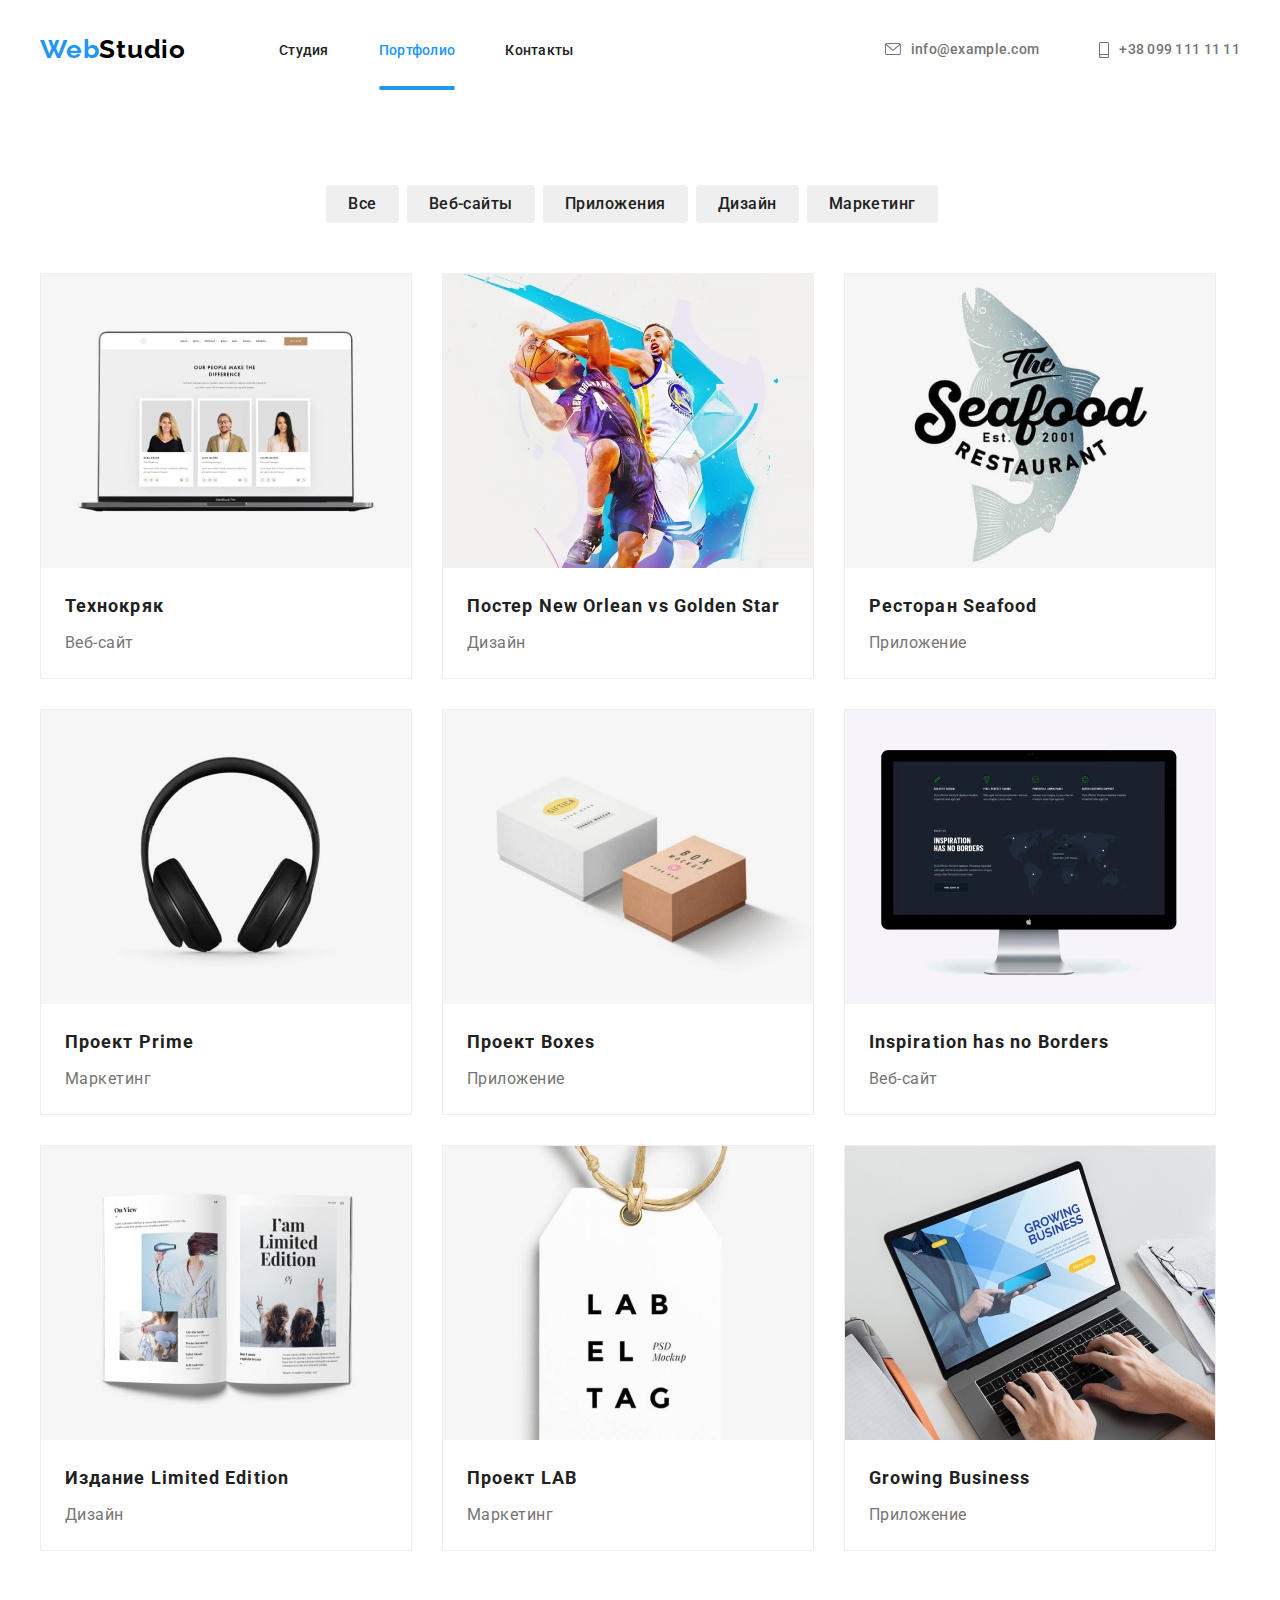
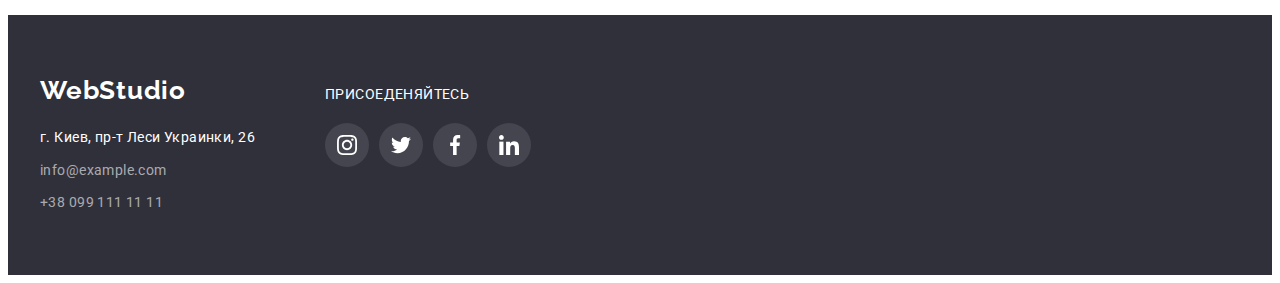
==== portfolio.html @ 203d75c3 "дз-5-sass" ====
<!DOCTYPE html>
<html lang="ru">
   <head>
      <meta charset="UTF-8" />
      <meta http-equiv="X-UA-Compatible" content="IE=edge" />
      <meta name="viewport" content="width=device-width, initial-scale=1.0" />
      <link rel="preconnect" href="https://fonts.googleapis.com" />
      <link rel="preconnect" href="https://fonts.gstatic.com" crossorigin />
      <link
         href="https://fonts.googleapis.com/css2?family=Raleway:wght@700&family=Roboto:wght@400;500;700;900&display=swap"
         rel="stylesheet"
      />
      <link
         rel="stylesheet"
         href="https://cdnjs.cloudflare.com/ajax/libs/modern-normalize/1.1.0/modern-normalize.min.css"
         integrity="sha512-wpPYUAdjBVSE4KJnH1VR1HeZfpl1ub8YT/NKx4PuQ5NmX2tKuGu6U/JRp5y+Y8XG2tV+wKQpNHVUX03MfMFn9Q=="
         crossorigin="anonymous"
         referrerpolicy="no-referrer"
      />
      <link rel="stylesheet" href="./css/style.css" />
      <link rel="stylesheet" href="./css/main.min.css" />
      <title>Portfolio</title>
   </head>
   <body>
      <!-- Header  -->
      <header class="header">
         <div class="header__container container">
            <a href="./index.html" class="logo"><span class="logo__highlight">Web</span>Studio</a>
            <nav class="nav">
               <ul class="nav__list">
                  <li class="nav__item">
                     <a class="nav__link" href="./index.html">Студия</a>
                  </li>
                  <li class="nav__item">
                     <a class="nav__link active" href="./portfolio.html">Портфолио</a>
                  </li>
                  <li class="nav__item">
                     <a class="nav__link" href="#">Контакты</a>
                  </li>
               </ul>
            </nav>
            <ul class="contact">
               <li class="contact__list">
                  <a class="contact__link" href="mailto:info@example.com">
                     <svg class="contact__icon" width="16" height="12">
                        <use href="./images/symbol-defs.svg#icon-email"></use>
                     </svg>
                     info@example.com
                  </a>
               </li>
               <li class="contact__list">
                  <a class="contact__link" href="tel:+380991111111">
                     <svg class="contact__icon" width="10" height="16">
                        <use href="./images/symbol-defs.svg#icon-smartphone"></use>
                     </svg>
                     +38 099 111 11 11
                  </a>
               </li>
            </ul>
         </div>
      </header>
      <!-- Панель кнопок  -->
      <main>
         <section class="section">
            <div class="content-portfolio container">
               <h1 class="visually-hidden">Портфолио</h1>
               <ul class="filter-wrapper list">
                  <li class="filter-item">
                     <button type="button" class="filter">Все</button>
                  </li>
                  <li class="filter-item">
                     <button type="button" class="filter">Веб-сайты</button>
                  </li>
                  <li class="filter-item">
                     <button type="button" class="filter">Приложения</button>
                  </li>
                  <li class="filter-item">
                     <button type="button" class="filter">Дизайн</button>
                  </li>
                  <li class="filter-item">
                     <button type="button" class="filter">Маркетинг</button>
                  </li>
               </ul>
               <!-- колекция карточек -->
               <ul class="portfolio-list">
                  <li class="portfolio-card">
                     <a class="portfolio-link link" href="#">
                        <div class="portfolio-overlay">
                           <div class="portfolio-overlay-wrapper">
                              <p class="portfolio-overlay-text">
                                 Технокряк это современная площадка распространения коронавируса.
                                 Компании используют эту платформу для цифрового шпионажа и атак на
                                 защищённые сервера конкурентов.
                              </p>
                           </div>
                           <img class="portfolio-img" src="./images/img10.jpg" alt="" width="370" />
                        </div>
                        <div class="portfolio-container">
                           <h2 class="title">Технокряк</h2>
                           <p class="discription">Веб-сайт</p>
                        </div>
                     </a>
                  </li>
                  <li class="portfolio-card">
                     <a class="portfolio-link link" href="#">
                        <div class="portfolio-overlay">
                           <div class="portfolio-overlay-wrapper">
                              <p class="portfolio-overlay-text">
                                 Технокряк это современная площадка распространения коронавируса.
                                 Компании используют эту платформу для цифрового шпионажа и атак на
                                 защищённые сервера конкурентов.
                              </p>
                           </div>
                           <img class="portfolio-img" src="./images/img-1.jpg" alt="" width="370" />
                        </div>
                        <div class="portfolio-container">
                           <h2 class="title">Постер New Orlean vs Golden Star</h2>
                           <p class="discription">Дизайн</p>
                        </div>
                     </a>
                  </li>
                  <li class="portfolio-card">
                     <a class="portfolio-link link" href="#">
                        <div class="portfolio-overlay">
                           <div class="portfolio-overlay-wrapper">
                              <p class="portfolio-overlay-text">
                                 Технокряк это современная площадка распространения коронавируса.
                                 Компании используют эту платформу для цифрового шпионажа и атак на
                                 защищённые сервера конкурентов.
                              </p>
                           </div>
                           <img class="portfolio-img" src="./images/img-2.jpg" alt="" width="370" />
                        </div>
                        <div class="portfolio-container">
                           <h2 class="title">Ресторан Seafood</h2>
                           <p class="discription">Приложение</p>
                        </div>
                     </a>
                  </li>
                  <li class="portfolio-card">
                     <a class="portfolio-link link" href="#">
                        <div class="portfolio-overlay">
                           <div class="portfolio-overlay-wrapper">
                              <p class="portfolio-overlay-text">
                                 Технокряк это современная площадка распространения коронавируса.
                                 Компании используют эту платформу для цифрового шпионажа и атак на
                                 защищённые сервера конкурентов.
                              </p>
                           </div>
                           <img class="portfolio-img" src="./images/img-3.jpg" alt="" width="370" />
                        </div>
                        <div class="portfolio-container">
                           <h2 class="title">Проект Prime</h2>
                           <p class="discription">Маркетинг</p>
                        </div>
                     </a>
                  </li>
                  <li class="portfolio-card">
                     <a class="portfolio-link link" href="#">
                        <div class="portfolio-overlay">
                           <div class="portfolio-overlay-wrapper">
                              <p class="portfolio-overlay-text">
                                 Технокряк это современная площадка распространения коронавируса.
                                 Компании используют эту платформу для цифрового шпионажа и атак на
                                 защищённые сервера конкурентов.
                              </p>
                           </div>
                           <img class="portfolio-img" src="./images/img-4.jpg" alt="" width="370" />
                        </div>
                        <div class="portfolio-container">
                           <h2 class="title">Проект Boxes</h2>
                           <p class="discription">Приложение</p>
                        </div>
                     </a>
                  </li>
                  <li class="portfolio-card">
                     <a class="portfolio-link link" href="#">
                        <div class="portfolio-overlay">
                           <div class="portfolio-overlay-wrapper">
                              <p class="portfolio-overlay-text">
                                 Технокряк это современная площадка распространения коронавируса.
                                 Компании используют эту платформу для цифрового шпионажа и атак на
                                 защищённые сервера конкурентов.
                              </p>
                           </div>
                           <img class="portfolio-img" src="./images/img-5.jpg" alt="" width="370" />
                        </div>
                        <div class="portfolio-container">
                           <h2 class="title">Inspiration has no Borders</h2>
                           <p class="discription">Веб-сайт</p>
                        </div>
                     </a>
                  </li>
                  <li class="portfolio-card">
                     <a class="portfolio-link link" href="#">
                        <div class="portfolio-overlay">
                           <div class="portfolio-overlay-wrapper">
                              <p class="portfolio-overlay-text">
                                 Технокряк это современная площадка распространения коронавируса.
                                 Компании используют эту платформу для цифрового шпионажа и атак на
                                 защищённые сервера конкурентов.
                              </p>
                           </div>
                           <img class="portfolio-img" src="./images/img-6.jpg" alt="" width="370" />
                        </div>
                        <div class="portfolio-container">
                           <h2 class="title">Издание Limited Edition</h2>
                           <p class="discription">Дизайн</p>
                        </div>
                     </a>
                  </li>
                  <li class="portfolio-card">
                     <a class="portfolio-link link" href="#">
                        <div class="portfolio-overlay">
                           <div class="portfolio-overlay-wrapper">
                              <p class="portfolio-overlay-text">
                                 Технокряк это современная площадка распространения коронавируса.
                                 Компании используют эту платформу для цифрового шпионажа и атак на
                                 защищённые сервера конкурентов.
                              </p>
                           </div>
                           <img class="portfolio-img" src="./images/img-7.jpg" alt="" width="370" />
                        </div>
                        <div class="portfolio-container">
                           <h2 class="title">Проект LAB</h2>
                           <p class="discription">Маркетинг</p>
                        </div>
                     </a>
                  </li>
                  <li class="portfolio-card">
                     <a class="portfolio-link link" href="#">
                        <div class="portfolio-overlay">
                           <div class="portfolio-overlay-wrapper">
                              <p class="portfolio-overlay-text">
                                 Технокряк это современная площадка распространения коронавируса.
                                 Компании используют эту платформу для цифрового шпионажа и атак на
                                 защищённые сервера конкурентов.
                              </p>
                           </div>
                           <img class="portfolio-img" src="./images/img-8.jpg" alt="" width="370" />
                        </div>
                        <div class="portfolio-container">
                           <h2 class="title">Growing Business</h2>
                           <p class="discription">Приложение</p>
                        </div>
                     </a>
                  </li>
               </ul>
            </div>
         </section>
      </main>
      <!-- Footer  -->
      <footer class="footer">
         <div class="footer-box container">
            <div class="footer-content">
               <a class="footer-logo logo" href="./index.html"><span>Web</span>Studio</a>
               <address>
                  <ul>
                     <li class="footer-link">
                        <a href="#" class="address">г. Киев, пр-т Леси Украинки, 26</a>
                     </li>
                     <li class="footer-link">
                        <a href="mailto:info@example.com" class="email">info@example.com</a>
                     </li>
                     <li class="footer-link">
                        <a href="tel:+380991111111" class="tel">+38 099 111 11 11</a>
                     </li>
                  </ul>
               </address>
            </div>
            <div class="footer-social-list">
               <p class="footer-social-title">Присоеденяйтесь</p>
               <ul class="team-social-list">
                  <li class="team-social-wrapper">
                     <a class="team-social-link" href="#">
                        <svg class="team-social-icon">
                           <use href="./images/symbol-defs.svg#icon-instagram"></use>
                        </svg>
                     </a>
                  </li>
                  <li class="team-social-wrapper">
                     <a class="team-social-link" href="#">
                        <svg class="team-social-icon">
                           <use href="./images/symbol-defs.svg#icon-twitter"></use>
                        </svg>
                     </a>
                  </li>
                  <li class="team-social-wrapper">
                     <a class="team-social-link" href="#">
                        <svg class="team-social-icon">
                           <use href="./images/symbol-defs.svg#icon-facebook"></use>
                        </svg>
                     </a>
                  </li>
                  <li class="team-social-wrapper">
                     <a class="team-social-link" href="#">
                        <svg class="team-social-icon">
                           <use href="./images/symbol-defs.svg#icon-linkedin"></use>
                        </svg>
                     </a>
                  </li>
               </ul>
            </div>
         </div>
      </footer>
   </body>
</html>
---- css/main.min.css ----
body{background-color:var(--primary-white-color);color:var(--primary-text-color);font-family:Roboto, sans-serif}h1,h2,h3,h4,h5,h6,p{margin:0;padding:0}ul{list-style:none;padding:0;margin:0}.visually-hidden{position:fixed;-webkit-transform:scale(0);transform:scale(0)}.section{padding-bottom:94px;padding-top:94px}.section-title{margin-bottom:50px}.container{width:1200px;padding:0 15px;margin:0 auto}img{display:block;max-width:100%}:root{--accent-color: #2196f3;--primary-text-color: #757575;--secondary-text-color: #212121;--primary-white-color: #ffffff;--address-footer-color: rgba(255, 255, 255, 0.6);--transition-property: 250ms cubic-bezier(0.4, 0, 0.2, 1)}.header__border{border-bottom:1px solid #ececec}.header__container{display:-webkit-box;display:-ms-flexbox;display:flex;-webkit-box-align:center;-ms-flex-align:center;align-items:center}.logo{font-family:Raleway;font-weight:700;font-size:26px;line-height:1.19;letter-spacing:0.03em;text-decoration:none;color:#000000}.logo__highlight{color:var(--accent-color)}.nav{margin-left:93px}.nav__list{display:-webkit-box;display:-ms-flexbox;display:flex}.nav__item{margin-right:50px;display:block;padding-top:32px;padding-bottom:32px}.nav__item:last-child{margin-right:0}.nav__link{padding-top:32px;padding-bottom:32px;-webkit-transition:var(--transition-property);transition:var(--transition-property)}.nav__link{position:relative;font-weight:500;font-size:14px;line-height:1.14;letter-spacing:0.02em;text-decoration:none;color:var(--secondary-text-color)}.nav__link:hover,.nav__link:focus{color:var(--accent-color)}.active{color:var(--accent-color)}.active::after{content:'';position:absolute;width:100%;height:4px;left:0;bottom:0;background-color:var(--accent-color);border-radius:2px}.contact{display:-webkit-box;display:-ms-flexbox;display:flex;margin-left:auto}.contact__list{display:-webkit-box;display:-ms-flexbox;display:flex;-webkit-box-align:center;-ms-flex-align:center;align-items:center;margin-right:50px}.contact__list:last-child{margin-right:0}.contact__icon{margin-right:10px;fill:currentColor}.contact__link{display:-webkit-box;display:-ms-flexbox;display:flex;-webkit-box-align:center;-ms-flex-align:center;align-items:center;padding-top:32px;padding-left:10px;padding-bottom:32px;font-weight:500;font-size:14px;line-height:1.14;letter-spacing:0.02em;color:var(--primary-text-color);-webkit-text-decoration-line:none;text-decoration-line:none}.contact__link:hover,.contact__link:focus{color:var(--accent-color);-webkit-transition:var(--transition-property);transition:var(--transition-property)}.banner{padding-top:200px;padding-bottom:200px;font-size:44px;line-height:1.36;text-align:center;letter-spacing:0.06em;text-transform:uppercase;background:#2f303a;color:var(--primary-white-color)}.banner{max-width:1600px;margin:0 auto;background-image:-webkit-gradient(linear, left top, left bottom, from(rgba(47,48,58,0.4)), to(rgba(47,48,58,0.4))),url(../images/hero.jpg);background-image:linear-gradient(to bottom, rgba(47,48,58,0.4), rgba(47,48,58,0.4)),url(../images/hero.jpg);background-position:50% 50%;background-size:cover;background-repeat:no-repeat}.banner-title{padding:30px}.button{padding:10px 32px;font-family:inherit;font-weight:700;font-size:16px;line-height:1.87;letter-spacing:0.06em;color:var(--primary-white-color);background-color:var(--accent-color);cursor:pointer;-webkit-box-shadow:0px 4px 4px rgba(0,0,0,0.15);box-shadow:0px 4px 4px rgba(0,0,0,0.15);border:none;border-radius:4px}.section>.features{font-size:14px;line-height:1.71;letter-spacing:0.03em}.features .features-title{font-weight:700;font-size:14px;line-height:1.14;text-transform:uppercase;margin-bottom:10px;color:var(--secondary-text-color)}.features-list{display:-webkit-box;display:-ms-flexbox;display:flex}.features-item{-ms-flex-pack:distribute;justify-content:space-around;-ms-flex-preferred-size:270px;flex-basis:270px;margin-right:30px;margin-bottom:0;letter-spacing:0.03em}.features-item:last-child{margin-right:0}.features-icon{padding:25px 100px;margin-bottom:30px;border-radius:4px;background-color:#f5f4fa}.features-description{font-size:14px;line-height:1.71}.section-title{font-weight:700;font-size:36px;line-height:1.16;text-align:center;letter-spacing:0.03em;color:var(--secondary-text-color)}.providing{padding-top:0px}.providing-discription{display:-webkit-box;display:-ms-flexbox;display:flex}.providing-card{position:relative;margin-right:30px}.providing-card-description{position:absolute;bottom:0;padding:27px 0;width:370px;height:70px;font-weight:700;font-size:14px;line-height:1.14;text-align:center;text-transform:uppercase;letter-spacing:0.03em;color:var(--primary-white-color);background-color:rgba(47,48,58,0.8)}.providing-card:last-child{margin-right:0}.team{background-color:#f5f4fa}.team-wrapper{display:-webkit-box;display:-ms-flexbox;display:flex;font-size:16px;line-height:1.19;text-align:center;letter-spacing:0.03em}.team-card-name{font-weight:500;font-size:16px;line-height:1.19;text-align:center;letter-spacing:0.03em;color:var(--secondary-text-color);margin-bottom:10px}.team-card-discription{margin-bottom:16px}.team-card{margin-right:30px;-webkit-box-shadow:0px 1px 3px rgba(0,0,0,0.12),0px 1px 1px rgba(0,0,0,0.14),0px 2px 1px rgba(0,0,0,0.2);box-shadow:0px 1px 3px rgba(0,0,0,0.12),0px 1px 1px rgba(0,0,0,0.14),0px 2px 1px rgba(0,0,0,0.2);border-radius:0px 0px 4px 4px;background-color:var(--primary-white-color)}.team-card-wrapper{padding:30px 0px 16px 0px}.team-card:last-child{margin-right:0}.team-social-list{display:-webkit-box;display:-ms-flexbox;display:flex;-webkit-box-align:center;-ms-flex-align:center;align-items:center;-webkit-box-pack:center;-ms-flex-pack:center;justify-content:center}.team-social-wrapper{margin-right:10px}.team-social-wrapper:last-child{margin-right:0px}.team-social-wrapper:hover{-webkit-transition:var(--transition-property);transition:var(--transition-property)}.team-social-link{display:-webkit-box;display:-ms-flexbox;display:flex;-webkit-box-align:center;-ms-flex-align:center;align-items:center;-webkit-box-pack:center;-ms-flex-pack:center;justify-content:center;width:44px;height:44px;border-radius:50%;-webkit-transition:var(--transition-property);transition:var(--transition-property)}.team-social-icon{width:20px;height:20px;margin:auto;fill:#afb1b8;-webkit-transition:var(--transition-property);transition:var(--transition-property)}.team-social-wrapper:hover .team-social-icon,.team-social-wrapper:focus .team-social-icon{fill:var(--primary-white-color);-webkit-transition:var(--transition-property);transition:var(--transition-property)}.partners-title{font-size:36px;line-height:42px;text-align:center;padding-bottom:50px;letter-spacing:0.03em;color:var(--secondary-text-color)}.partners-list{display:-webkit-box;display:-ms-flexbox;display:flex;-webkit-box-pack:justify;-ms-flex-pack:justify;justify-content:space-between}.partners-card{display:-webkit-box;display:-ms-flexbox;display:flex;-webkit-box-align:center;-ms-flex-align:center;align-items:center;-webkit-box-pack:center;-ms-flex-pack:center;justify-content:center;width:170px;height:92px;border:1px solid #afb1b8;border-radius:4px}.partners-icon{fill:#afb1b8}.partners-card:hover{cursor:pointer;border-color:var(--accent-color);-webkit-transition:var(--transition-property);transition:var(--transition-property)}.partners-card:hover .partners-icon,.partners-card:hover .partners-icon{fill:var(--accent-color);-webkit-transition:var(--transition-property);transition:var(--transition-property)}.filter{border:none;border-radius:4px;padding:6px 22px;font-family:inherit;font-weight:500;font-size:16px;line-height:1.62;text-align:center;letter-spacing:0.03em;color:var(--secondary-text-color);cursor:pointer}.filter-wrapper{display:-webkit-box;display:-ms-flexbox;display:flex;-webkit-box-orient:horizontal;-webkit-box-direction:normal;-ms-flex-direction:row;flex-direction:row;-webkit-box-pack:center;-ms-flex-pack:center;justify-content:center;margin-bottom:50px;margin-right:8px}.filter-item{margin-right:8px}.filter-item:last-child{margin-bottom:0}.filter:hover,.filter:focus{background-color:var(--accent-color);color:var(--primary-white-color);-webkit-box-shadow:0px 3px 1px rgba(0,0,0,0.1),0px 1px 2px rgba(0,0,0,0.08),0px 2px 2px rgba(0,0,0,0.12);box-shadow:0px 3px 1px rgba(0,0,0,0.1),0px 1px 2px rgba(0,0,0,0.08),0px 2px 2px rgba(0,0,0,0.12);border-radius:4px;-webkit-transition:var(--transition-property);transition:var(--transition-property)}.portfolio-list{display:-webkit-box;display:-ms-flexbox;display:flex;-ms-flex-wrap:wrap;flex-wrap:wrap;margin-right:-30px;margin-bottom:-30px}.portfolio-card{margin-right:30px;margin-bottom:30px}.portfolio-card:nth-child(n+7){margin-bottom:0}.portfolio-link{display:block;width:370px;border:1px solid #eeeeee}.portfolio-link:hover,.portfolio-link:focus{-webkit-box-shadow:0px 1px 1px rgba(0,0,0,0.12),0px 4px 4px rgba(0,0,0,0.06),1px 4px 6px rgba(0,0,0,0.16);box-shadow:0px 1px 1px rgba(0,0,0,0.12),0px 4px 4px rgba(0,0,0,0.06),1px 4px 6px rgba(0,0,0,0.16);-webkit-transition:var(--transition-property);transition:var(--transition-property)}.portfolio-overlay{position:relative;overflow:hidden}.portfolio-overlay-wrapper{display:-webkit-box;display:-ms-flexbox;display:flex;-webkit-box-pack:center;-ms-flex-pack:center;justify-content:center;-webkit-box-align:center;-ms-flex-align:center;align-items:center;position:absolute;top:100%;left:0;width:100%;height:100%;background-color:rgba(33,150,243,0.9);-webkit-transition:-webkit-transform 250ms ease;transition:-webkit-transform 250ms ease;transition:transform 250ms ease;transition:transform 250ms ease, -webkit-transform 250ms ease}.portfolio-link:hover .portfolio-overlay-wrapper,.portfolio-link:focus .portfolio-overlay-wrapper{-webkit-transform:translatey(-100%);transform:translatey(-100%)}.portfolio-overlay-text{padding:24px;color:var(--primary-white-color);font-size:18px;line-height:1.55}.portfolio-list .title{margin-bottom:4px;font-weight:700;font-size:18px;line-height:2;letter-spacing:0.06em;color:var(--secondary-text-color)}.portfolio-container{padding:20px 24px}.portfolio-list .link{text-decoration:none}.portfolio-list .discription{font-size:16px;color:var(--primary-text-color);line-height:1.87;letter-spacing:0.03em}.modal-container{position:fixed;top:0;left:50%;-webkit-transform:translateX(-50%);transform:translateX(-50%);width:100vw;height:100vh;background:rgba(0,0,0,0.2);opacity:1;visibility:visible;-webkit-transition:opacity var(--transition-property),visibility var(--transition-property);transition:opacity var(--transition-property),visibility var(--transition-property)}.modal{position:absolute;top:50%;left:50%;-webkit-transform:translate(-50%, -50%);transform:translate(-50%, -50%);width:528px;height:581px;background-color:var(--primary-white-color);-webkit-box-shadow:0px 1px 3px rgba(0,0,0,0.12),0px 1px 1px rgba(0,0,0,0.14),0px 2px 1px rgba(0,0,0,0.2);box-shadow:0px 1px 3px rgba(0,0,0,0.12),0px 1px 1px rgba(0,0,0,0.14),0px 2px 1px rgba(0,0,0,0.2);border-radius:4px}.modal-close-button{display:-webkit-box;display:-ms-flexbox;display:flex;-webkit-box-pack:center;-ms-flex-pack:center;justify-content:center;-webkit-box-align:center;-ms-flex-align:center;align-items:center;position:absolute;top:8px;right:8px;width:30px;height:30px;background-color:var(--primary-white-color);border:1px solid rgba(0,0,0,0.1);border-radius:50%;cursor:pointer}.modal-container.is-hidden{opacity:0;visibility:hidden;pointer-events:none}.footer{padding:60px 0;background-color:#2f303a}.footer-content{margin-right:70px}.footer .logo{display:block;color:var(--primary-white-color);margin-bottom:20px}.footer .address{font-size:14px;font-style:normal;line-height:1.71;letter-spacing:0.03em;text-decoration:none;color:var(--primary-white-color)}.footer .email,.footer .tel{font-size:14px;font-style:normal;line-height:1.71;letter-spacing:0.03em;text-decoration:none;color:rgba(255,255,255,0.6)}.footer-link{margin-bottom:9px}.footer-link:last-child{margin-bottom:0}.footer .team-social-link{background-color:rgba(255,255,255,0.1)}.footer .team-social-icon{fill:var(--primary-white-color)}.footer-social-title{font-size:14px;line-height:1.14;letter-spacing:0.03em;text-transform:uppercase;margin-bottom:20px;color:var(--primary-white-color)}.footer .footer-social-list{-webkit-box-align:start;-ms-flex-align:start;align-items:flex-start;display:-webkit-box;display:-ms-flexbox;display:flex;-webkit-box-orient:vertical;-webkit-box-direction:normal;-ms-flex-direction:column;flex-direction:column;-webkit-box-pack:start;-ms-flex-pack:start;justify-content:flex-start}.footer-box{display:-webkit-box;display:-ms-flexbox;display:flex;-webkit-box-align:baseline;-ms-flex-align:baseline;align-items:baseline}.footer .email:hover,.footer .tel:hover,.footer .email:focus,.footer .tel:focus{color:var(--accent-color);-webkit-transition:var(--transition-property);transition:var(--transition-property)}.team-social-link:hover,.team-social-link:focus{background-color:var(--accent-color);-webkit-transition:var(--transition-property);transition:var(--transition-property)}
/*# sourceMappingURL=main.min.css.map */
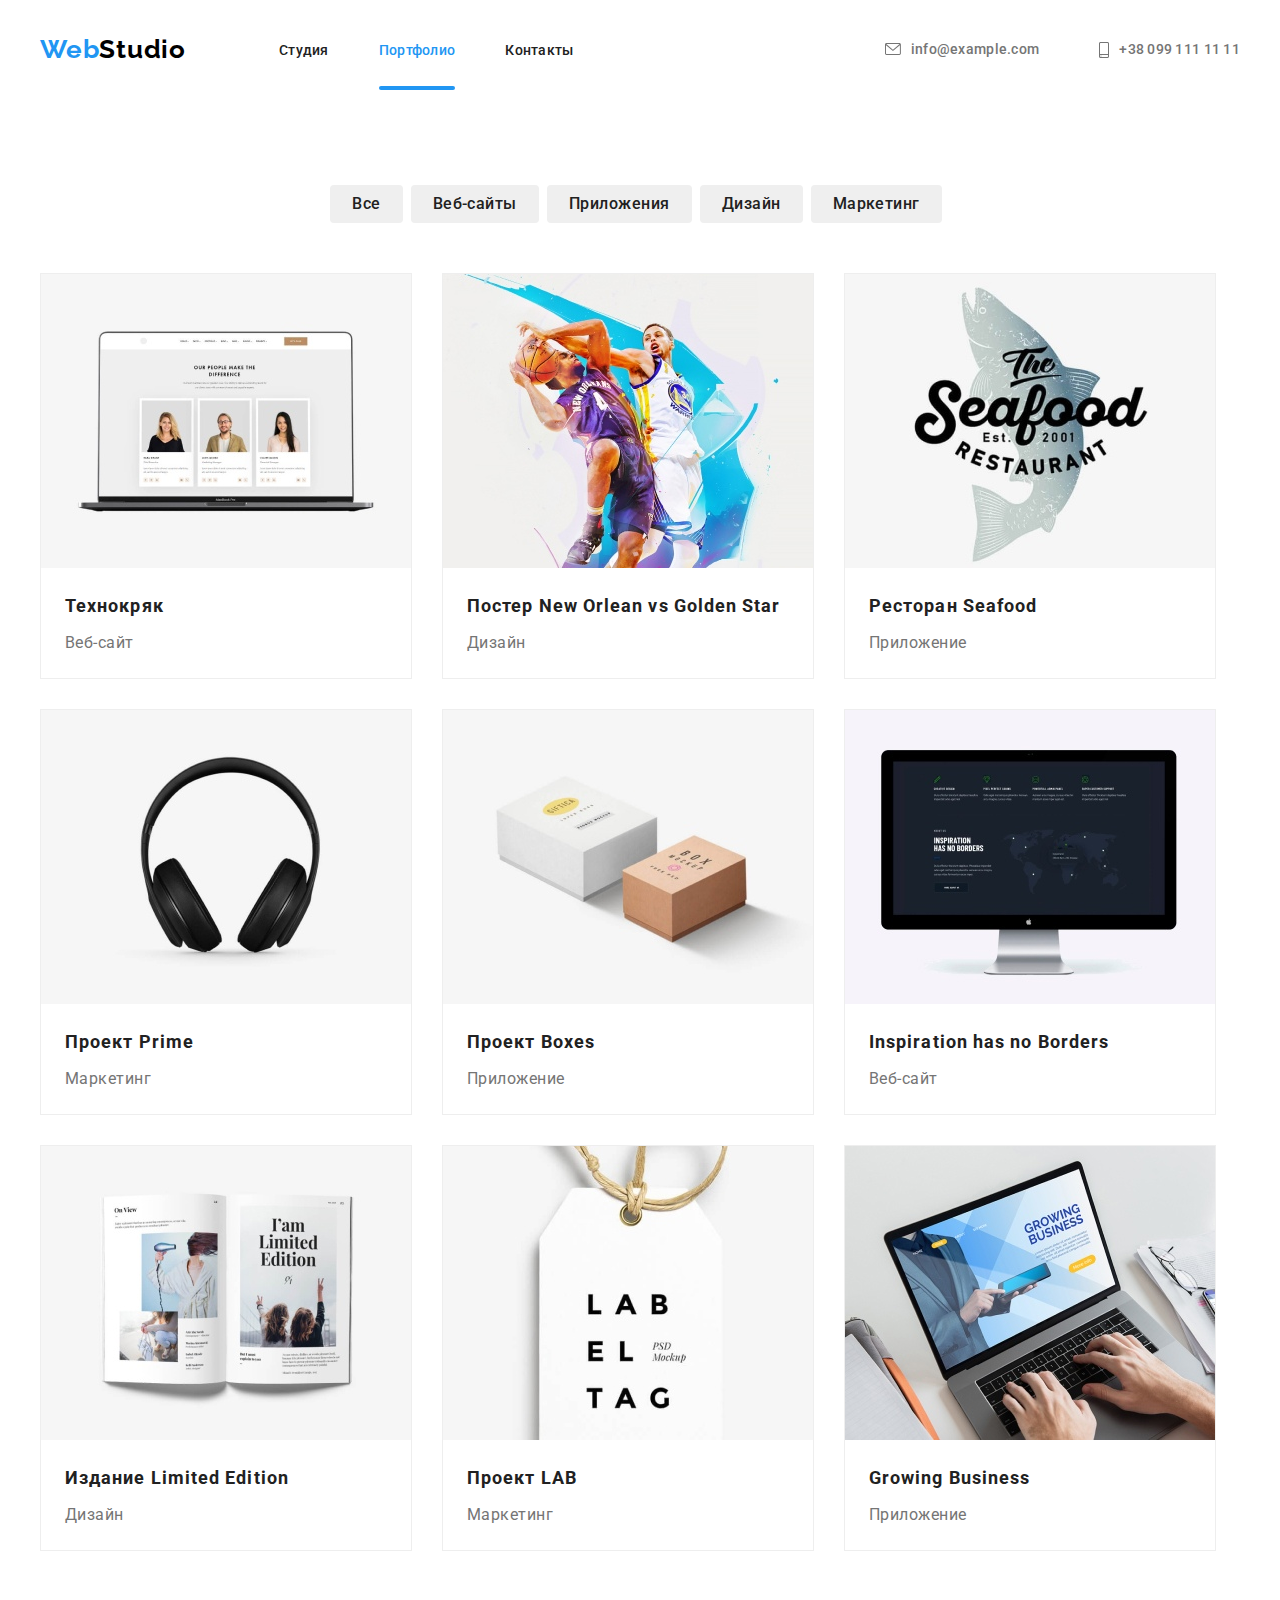
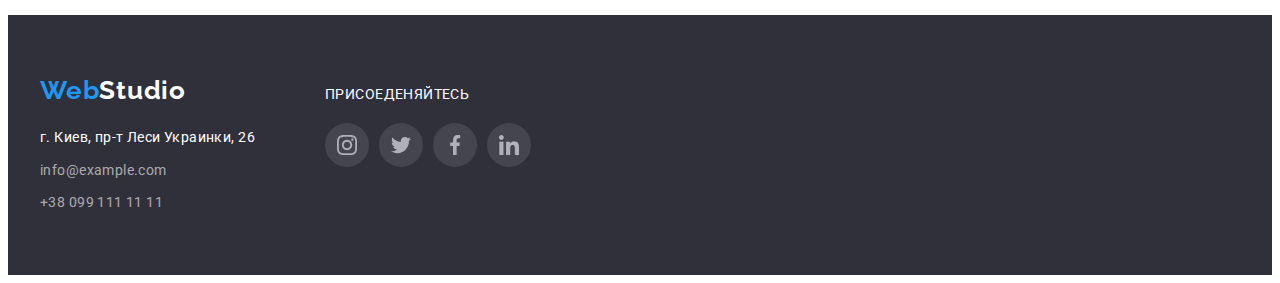
==== commit 0100eee0: "дз 7 без окна" ====
--- a/portfolio.html
+++ b/portfolio.html
@@ -64,184 +64,229 @@
          <section class="section">
             <div class="content-portfolio container">
                <h1 class="visually-hidden">Портфолио</h1>
-               <ul class="filter-wrapper list">
-                  <li class="filter-item">
-                     <button type="button" class="filter">Все</button>
-                  </li>
-                  <li class="filter-item">
-                     <button type="button" class="filter">Веб-сайты</button>
-                  </li>
-                  <li class="filter-item">
-                     <button type="button" class="filter">Приложения</button>
-                  </li>
-                  <li class="filter-item">
-                     <button type="button" class="filter">Дизайн</button>
-                  </li>
-                  <li class="filter-item">
-                     <button type="button" class="filter">Маркетинг</button>
+               <ul class="filter list">
+                  <li class="filter__item">
+                     <button type="button" class="filter__btn">Все</button>
+                  </li>
+                  <li class="filter__item">
+                     <button type="button" class="filter__btn">Веб-сайты</button>
+                  </li>
+                  <li class="filter__item">
+                     <button type="button" class="filter__btn">Приложения</button>
+                  </li>
+                  <li class="filter__item">
+                     <button type="button" class="filter__btn">Дизайн</button>
+                  </li>
+                  <li class="filter__item">
+                     <button type="button" class="filter__btn">Маркетинг</button>
                   </li>
                </ul>
                <!-- колекция карточек -->
-               <ul class="portfolio-list">
-                  <li class="portfolio-card">
-                     <a class="portfolio-link link" href="#">
-                        <div class="portfolio-overlay">
-                           <div class="portfolio-overlay-wrapper">
-                              <p class="portfolio-overlay-text">
-                                 Технокряк это современная площадка распространения коронавируса.
-                                 Компании используют эту платформу для цифрового шпионажа и атак на
-                                 защищённые сервера конкурентов.
-                              </p>
-                           </div>
-                           <img class="portfolio-img" src="./images/img10.jpg" alt="" width="370" />
-                        </div>
-                        <div class="portfolio-container">
-                           <h2 class="title">Технокряк</h2>
-                           <p class="discription">Веб-сайт</p>
-                        </div>
-                     </a>
-                  </li>
-                  <li class="portfolio-card">
-                     <a class="portfolio-link link" href="#">
-                        <div class="portfolio-overlay">
-                           <div class="portfolio-overlay-wrapper">
-                              <p class="portfolio-overlay-text">
-                                 Технокряк это современная площадка распространения коронавируса.
-                                 Компании используют эту платформу для цифрового шпионажа и атак на
-                                 защищённые сервера конкурентов.
-                              </p>
-                           </div>
-                           <img class="portfolio-img" src="./images/img-1.jpg" alt="" width="370" />
-                        </div>
-                        <div class="portfolio-container">
-                           <h2 class="title">Постер New Orlean vs Golden Star</h2>
-                           <p class="discription">Дизайн</p>
-                        </div>
-                     </a>
-                  </li>
-                  <li class="portfolio-card">
-                     <a class="portfolio-link link" href="#">
-                        <div class="portfolio-overlay">
-                           <div class="portfolio-overlay-wrapper">
-                              <p class="portfolio-overlay-text">
-                                 Технокряк это современная площадка распространения коронавируса.
-                                 Компании используют эту платформу для цифрового шпионажа и атак на
-                                 защищённые сервера конкурентов.
-                              </p>
-                           </div>
-                           <img class="portfolio-img" src="./images/img-2.jpg" alt="" width="370" />
-                        </div>
-                        <div class="portfolio-container">
-                           <h2 class="title">Ресторан Seafood</h2>
-                           <p class="discription">Приложение</p>
-                        </div>
-                     </a>
-                  </li>
-                  <li class="portfolio-card">
-                     <a class="portfolio-link link" href="#">
-                        <div class="portfolio-overlay">
-                           <div class="portfolio-overlay-wrapper">
-                              <p class="portfolio-overlay-text">
-                                 Технокряк это современная площадка распространения коронавируса.
-                                 Компании используют эту платформу для цифрового шпионажа и атак на
-                                 защищённые сервера конкурентов.
-                              </p>
-                           </div>
-                           <img class="portfolio-img" src="./images/img-3.jpg" alt="" width="370" />
-                        </div>
-                        <div class="portfolio-container">
-                           <h2 class="title">Проект Prime</h2>
-                           <p class="discription">Маркетинг</p>
-                        </div>
-                     </a>
-                  </li>
-                  <li class="portfolio-card">
-                     <a class="portfolio-link link" href="#">
-                        <div class="portfolio-overlay">
-                           <div class="portfolio-overlay-wrapper">
-                              <p class="portfolio-overlay-text">
-                                 Технокряк это современная площадка распространения коронавируса.
-                                 Компании используют эту платформу для цифрового шпионажа и атак на
-                                 защищённые сервера конкурентов.
-                              </p>
-                           </div>
-                           <img class="portfolio-img" src="./images/img-4.jpg" alt="" width="370" />
-                        </div>
-                        <div class="portfolio-container">
-                           <h2 class="title">Проект Boxes</h2>
-                           <p class="discription">Приложение</p>
-                        </div>
-                     </a>
-                  </li>
-                  <li class="portfolio-card">
-                     <a class="portfolio-link link" href="#">
-                        <div class="portfolio-overlay">
-                           <div class="portfolio-overlay-wrapper">
-                              <p class="portfolio-overlay-text">
-                                 Технокряк это современная площадка распространения коронавируса.
-                                 Компании используют эту платформу для цифрового шпионажа и атак на
-                                 защищённые сервера конкурентов.
-                              </p>
-                           </div>
-                           <img class="portfolio-img" src="./images/img-5.jpg" alt="" width="370" />
-                        </div>
-                        <div class="portfolio-container">
-                           <h2 class="title">Inspiration has no Borders</h2>
-                           <p class="discription">Веб-сайт</p>
-                        </div>
-                     </a>
-                  </li>
-                  <li class="portfolio-card">
-                     <a class="portfolio-link link" href="#">
-                        <div class="portfolio-overlay">
-                           <div class="portfolio-overlay-wrapper">
-                              <p class="portfolio-overlay-text">
-                                 Технокряк это современная площадка распространения коронавируса.
-                                 Компании используют эту платформу для цифрового шпионажа и атак на
-                                 защищённые сервера конкурентов.
-                              </p>
-                           </div>
-                           <img class="portfolio-img" src="./images/img-6.jpg" alt="" width="370" />
-                        </div>
-                        <div class="portfolio-container">
-                           <h2 class="title">Издание Limited Edition</h2>
-                           <p class="discription">Дизайн</p>
-                        </div>
-                     </a>
-                  </li>
-                  <li class="portfolio-card">
-                     <a class="portfolio-link link" href="#">
-                        <div class="portfolio-overlay">
-                           <div class="portfolio-overlay-wrapper">
-                              <p class="portfolio-overlay-text">
-                                 Технокряк это современная площадка распространения коронавируса.
-                                 Компании используют эту платформу для цифрового шпионажа и атак на
-                                 защищённые сервера конкурентов.
-                              </p>
-                           </div>
-                           <img class="portfolio-img" src="./images/img-7.jpg" alt="" width="370" />
-                        </div>
-                        <div class="portfolio-container">
-                           <h2 class="title">Проект LAB</h2>
-                           <p class="discription">Маркетинг</p>
-                        </div>
-                     </a>
-                  </li>
-                  <li class="portfolio-card">
-                     <a class="portfolio-link link" href="#">
-                        <div class="portfolio-overlay">
-                           <div class="portfolio-overlay-wrapper">
-                              <p class="portfolio-overlay-text">
-                                 Технокряк это современная площадка распространения коронавируса.
-                                 Компании используют эту платформу для цифрового шпионажа и атак на
-                                 защищённые сервера конкурентов.
-                              </p>
-                           </div>
-                           <img class="portfolio-img" src="./images/img-8.jpg" alt="" width="370" />
-                        </div>
-                        <div class="portfolio-container">
-                           <h2 class="title">Growing Business</h2>
-                           <p class="discription">Приложение</p>
+               <ul class="portfolio">
+                  <li class="portfolio__card">
+                     <a class="portfolio__link link" href="#">
+                        <div class="portfolio__overlay">
+                           <div class="portfolio__overlay--wrapper">
+                              <p class="portfolio__overlay--text">
+                                 Технокряк это современная площадка распространения коронавируса.
+                                 Компании используют эту платформу для цифрового шпионажа и атак на
+                                 защищённые сервера конкурентов.
+                              </p>
+                           </div>
+                           <img
+                              class="portfolio__img"
+                              src="./images/img10.jpg"
+                              alt=""
+                              width="370"
+                           />
+                        </div>
+                        <div class="portfolio__container">
+                           <h2 class="portfolio__title">Технокряк</h2>
+                           <p class="portfolio__discription">Веб-сайт</p>
+                        </div>
+                     </a>
+                  </li>
+                  <li class="portfolio__card">
+                     <a class="portfolio__link link" href="#">
+                        <div class="portfolio__overlay">
+                           <div class="portfolio__overlay--wrapper">
+                              <p class="portfolio__overlay--text">
+                                 Технокряк это современная площадка распространения коронавируса.
+                                 Компании используют эту платформу для цифрового шпионажа и атак на
+                                 защищённые сервера конкурентов.
+                              </p>
+                           </div>
+                           <img
+                              class="portfolio__img"
+                              src="./images/img-1.jpg"
+                              alt=""
+                              width="370"
+                           />
+                        </div>
+                        <div class="portfolio__container">
+                           <h2 class="portfolio__title">Постер New Orlean vs Golden Star</h2>
+                           <p class="portfolio__discription">Дизайн</p>
+                        </div>
+                     </a>
+                  </li>
+                  <li class="portfolio__card">
+                     <a class="portfolio__link link" href="#">
+                        <div class="portfolio__overlay">
+                           <div class="portfolio__overlay--wrapper">
+                              <p class="portfolio__overlay--text">
+                                 Технокряк это современная площадка распространения коронавируса.
+                                 Компании используют эту платформу для цифрового шпионажа и атак на
+                                 защищённые сервера конкурентов.
+                              </p>
+                           </div>
+                           <img
+                              class="portfolio__img"
+                              src="./images/img-2.jpg"
+                              alt=""
+                              width="370"
+                           />
+                        </div>
+                        <div class="portfolio__container">
+                           <h2 class="portfolio__title">Ресторан Seafood</h2>
+                           <p class="portfolio__discription">Приложение</p>
+                        </div>
+                     </a>
+                  </li>
+                  <li class="portfolio__card">
+                     <a class="portfolio__link link" href="#">
+                        <div class="portfolio__overlay">
+                           <div class="portfolio__overlay--wrapper">
+                              <p class="portfolio__overlay--text">
+                                 Технокряк это современная площадка распространения коронавируса.
+                                 Компании используют эту платформу для цифрового шпионажа и атак на
+                                 защищённые сервера конкурентов.
+                              </p>
+                           </div>
+                           <img
+                              class="portfolio__img"
+                              src="./images/img-3.jpg"
+                              alt=""
+                              width="370"
+                           />
+                        </div>
+                        <div class="portfolio__container">
+                           <h2 class="portfolio__title">Проект Prime</h2>
+                           <p class="portfolio__discription">Маркетинг</p>
+                        </div>
+                     </a>
+                  </li>
+                  <li class="portfolio__card">
+                     <a class="portfolio__link link" href="#">
+                        <div class="portfolio__overlay">
+                           <div class="portfolio__overlay--wrapper">
+                              <p class="portfolio__overlay--text">
+                                 Технокряк это современная площадка распространения коронавируса.
+                                 Компании используют эту платформу для цифрового шпионажа и атак на
+                                 защищённые сервера конкурентов.
+                              </p>
+                           </div>
+                           <img
+                              class="portfolio__img"
+                              src="./images/img-4.jpg"
+                              alt=""
+                              width="370"
+                           />
+                        </div>
+                        <div class="portfolio__container">
+                           <h2 class="portfolio__title">Проект Boxes</h2>
+                           <p class="portfolio__discription">Приложение</p>
+                        </div>
+                     </a>
+                  </li>
+                  <li class="portfolio__card">
+                     <a class="portfolio__link link" href="#">
+                        <div class="portfolio__overlay">
+                           <div class="portfolio__overlay--wrapper">
+                              <p class="portfolio__overlay--text">
+                                 Технокряк это современная площадка распространения коронавируса.
+                                 Компании используют эту платформу для цифрового шпионажа и атак на
+                                 защищённые сервера конкурентов.
+                              </p>
+                           </div>
+                           <img
+                              class="portfolio__img"
+                              src="./images/img-5.jpg"
+                              alt=""
+                              width="370"
+                           />
+                        </div>
+                        <div class="portfolio__container">
+                           <h2 class="portfolio__title">Inspiration has no Borders</h2>
+                           <p class="portfolio__discription">Веб-сайт</p>
+                        </div>
+                     </a>
+                  </li>
+                  <li class="portfolio__card">
+                     <a class="portfolio__link link" href="#">
+                        <div class="portfolio__overlay">
+                           <div class="portfolio__overlay--wrapper">
+                              <p class="portfolio__overlay--text">
+                                 Технокряк это современная площадка распространения коронавируса.
+                                 Компании используют эту платформу для цифрового шпионажа и атак на
+                                 защищённые сервера конкурентов.
+                              </p>
+                           </div>
+                           <img
+                              class="portfolio__img"
+                              src="./images/img-6.jpg"
+                              alt=""
+                              width="370"
+                           />
+                        </div>
+                        <div class="portfolio__container">
+                           <h2 class="portfolio__title">Издание Limited Edition</h2>
+                           <p class="portfolio__discription">Дизайн</p>
+                        </div>
+                     </a>
+                  </li>
+                  <li class="portfolio__card">
+                     <a class="portfolio__link link" href="#">
+                        <div class="portfolio__overlay">
+                           <div class="portfolio__overlay--wrapper">
+                              <p class="portfolio__overlay--text">
+                                 Технокряк это современная площадка распространения коронавируса.
+                                 Компании используют эту платформу для цифрового шпионажа и атак на
+                                 защищённые сервера конкурентов.
+                              </p>
+                           </div>
+                           <img
+                              class="portfolio__img"
+                              src="./images/img-7.jpg"
+                              alt=""
+                              width="370"
+                           />
+                        </div>
+                        <div class="portfolio__container">
+                           <h2 class="portfolio__title">Проект LAB</h2>
+                           <p class="portfolio__discription">Маркетинг</p>
+                        </div>
+                     </a>
+                  </li>
+                  <li class="portfolio__card">
+                     <a class="portfolio__link link" href="#">
+                        <div class="portfolio__overlay">
+                           <div class="portfolio__overlay--wrapper">
+                              <p class="portfolio__overlay--text">
+                                 Технокряк это современная площадка распространения коронавируса.
+                                 Компании используют эту платформу для цифрового шпионажа и атак на
+                                 защищённые сервера конкурентов.
+                              </p>
+                           </div>
+                           <img
+                              class="portfolio__img"
+                              src="./images/img-8.jpg"
+                              alt=""
+                              width="370"
+                           />
+                        </div>
+                        <div class="portfolio__container">
+                           <h2 class="portfolio__title">Growing Business</h2>
+                           <p class="portfolio__discription">Приложение</p>
                         </div>
                      </a>
                   </li>
@@ -251,50 +296,52 @@
       </main>
       <!-- Footer  -->
       <footer class="footer">
-         <div class="footer-box container">
-            <div class="footer-content">
-               <a class="footer-logo logo" href="./index.html"><span>Web</span>Studio</a>
-               <address>
-                  <ul>
-                     <li class="footer-link">
-                        <a href="#" class="address">г. Киев, пр-т Леси Украинки, 26</a>
+         <div class="footer__box container">
+            <div class="footer__content">
+               <a class="footer__logo logo" href="./index.html">
+                  <span class="logo__highlight">Web</span>Studio</a
+               >
+               <footer__address>
+                  <ul class="footer-wrapper-link">
+                     <li class="footer__link">
+                        <a href="#" class="footer__address">г. Киев, пр-т Леси Украинки, 26</a>
                      </li>
-                     <li class="footer-link">
+                     <li class="footer__link">
                         <a href="mailto:info@example.com" class="email">info@example.com</a>
                      </li>
-                     <li class="footer-link">
+                     <li class="footer__link">
                         <a href="tel:+380991111111" class="tel">+38 099 111 11 11</a>
                      </li>
                   </ul>
-               </address>
+               </footer__address>
             </div>
-            <div class="footer-social-list">
-               <p class="footer-social-title">Присоеденяйтесь</p>
-               <ul class="team-social-list">
-                  <li class="team-social-wrapper">
-                     <a class="team-social-link" href="#">
-                        <svg class="team-social-icon">
+            <div class="footer__social--list">
+               <p class="footer__social--title">Присоеденяйтесь</p>
+               <ul class="team__social--list">
+                  <li class="team__social--wrapper">
+                     <a class="team__social--link" href="#">
+                        <svg class="team__social--icon">
                            <use href="./images/symbol-defs.svg#icon-instagram"></use>
                         </svg>
                      </a>
                   </li>
-                  <li class="team-social-wrapper">
-                     <a class="team-social-link" href="#">
-                        <svg class="team-social-icon">
+                  <li class="team__social--wrapper">
+                     <a class="team__social--link" href="#">
+                        <svg class="team__social--icon">
                            <use href="./images/symbol-defs.svg#icon-twitter"></use>
                         </svg>
                      </a>
                   </li>
-                  <li class="team-social-wrapper">
-                     <a class="team-social-link" href="#">
-                        <svg class="team-social-icon">
+                  <li class="team__social--wrapper">
+                     <a class="team__social--link" href="#">
+                        <svg class="team__social--icon">
                            <use href="./images/symbol-defs.svg#icon-facebook"></use>
                         </svg>
                      </a>
                   </li>
-                  <li class="team-social-wrapper">
-                     <a class="team-social-link" href="#">
-                        <svg class="team-social-icon">
+                  <li class="team__social--wrapper">
+                     <a class="team__social--link" href="#">
+                        <svg class="team__social--icon">
                            <use href="./images/symbol-defs.svg#icon-linkedin"></use>
                         </svg>
                      </a>
@@ -303,5 +350,6 @@
             </div>
          </div>
       </footer>
+      <script src="./js/modal.js"></script>
    </body>
 </html>
--- a/css/main.min.css
+++ b/css/main.min.css
@@ -1,2 +1,2 @@
-body{background-color:var(--primary-white-color);color:var(--primary-text-color);font-family:Roboto, sans-serif}h1,h2,h3,h4,h5,h6,p{margin:0;padding:0}ul{list-style:none;padding:0;margin:0}.visually-hidden{position:fixed;-webkit-transform:scale(0);transform:scale(0)}.section{padding-bottom:94px;padding-top:94px}.section-title{margin-bottom:50px}.container{width:1200px;padding:0 15px;margin:0 auto}img{display:block;max-width:100%}:root{--accent-color: #2196f3;--primary-text-color: #757575;--secondary-text-color: #212121;--primary-white-color: #ffffff;--address-footer-color: rgba(255, 255, 255, 0.6);--transition-property: 250ms cubic-bezier(0.4, 0, 0.2, 1)}.header__border{border-bottom:1px solid #ececec}.header__container{display:-webkit-box;display:-ms-flexbox;display:flex;-webkit-box-align:center;-ms-flex-align:center;align-items:center}.logo{font-family:Raleway;font-weight:700;font-size:26px;line-height:1.19;letter-spacing:0.03em;text-decoration:none;color:#000000}.logo__highlight{color:var(--accent-color)}.nav{margin-left:93px}.nav__list{display:-webkit-box;display:-ms-flexbox;display:flex}.nav__item{margin-right:50px;display:block;padding-top:32px;padding-bottom:32px}.nav__item:last-child{margin-right:0}.nav__link{padding-top:32px;padding-bottom:32px;-webkit-transition:var(--transition-property);transition:var(--transition-property)}.nav__link{position:relative;font-weight:500;font-size:14px;line-height:1.14;letter-spacing:0.02em;text-decoration:none;color:var(--secondary-text-color)}.nav__link:hover,.nav__link:focus{color:var(--accent-color)}.active{color:var(--accent-color)}.active::after{content:'';position:absolute;width:100%;height:4px;left:0;bottom:0;background-color:var(--accent-color);border-radius:2px}.contact{display:-webkit-box;display:-ms-flexbox;display:flex;margin-left:auto}.contact__list{display:-webkit-box;display:-ms-flexbox;display:flex;-webkit-box-align:center;-ms-flex-align:center;align-items:center;margin-right:50px}.contact__list:last-child{margin-right:0}.contact__icon{margin-right:10px;fill:currentColor}.contact__link{display:-webkit-box;display:-ms-flexbox;display:flex;-webkit-box-align:center;-ms-flex-align:center;align-items:center;padding-top:32px;padding-left:10px;padding-bottom:32px;font-weight:500;font-size:14px;line-height:1.14;letter-spacing:0.02em;color:var(--primary-text-color);-webkit-text-decoration-line:none;text-decoration-line:none}.contact__link:hover,.contact__link:focus{color:var(--accent-color);-webkit-transition:var(--transition-property);transition:var(--transition-property)}.banner{padding-top:200px;padding-bottom:200px;font-size:44px;line-height:1.36;text-align:center;letter-spacing:0.06em;text-transform:uppercase;background:#2f303a;color:var(--primary-white-color)}.banner{max-width:1600px;margin:0 auto;background-image:-webkit-gradient(linear, left top, left bottom, from(rgba(47,48,58,0.4)), to(rgba(47,48,58,0.4))),url(../images/hero.jpg);background-image:linear-gradient(to bottom, rgba(47,48,58,0.4), rgba(47,48,58,0.4)),url(../images/hero.jpg);background-position:50% 50%;background-size:cover;background-repeat:no-repeat}.banner-title{padding:30px}.button{padding:10px 32px;font-family:inherit;font-weight:700;font-size:16px;line-height:1.87;letter-spacing:0.06em;color:var(--primary-white-color);background-color:var(--accent-color);cursor:pointer;-webkit-box-shadow:0px 4px 4px rgba(0,0,0,0.15);box-shadow:0px 4px 4px rgba(0,0,0,0.15);border:none;border-radius:4px}.section>.features{font-size:14px;line-height:1.71;letter-spacing:0.03em}.features .features-title{font-weight:700;font-size:14px;line-height:1.14;text-transform:uppercase;margin-bottom:10px;color:var(--secondary-text-color)}.features-list{display:-webkit-box;display:-ms-flexbox;display:flex}.features-item{-ms-flex-pack:distribute;justify-content:space-around;-ms-flex-preferred-size:270px;flex-basis:270px;margin-right:30px;margin-bottom:0;letter-spacing:0.03em}.features-item:last-child{margin-right:0}.features-icon{padding:25px 100px;margin-bottom:30px;border-radius:4px;background-color:#f5f4fa}.features-description{font-size:14px;line-height:1.71}.section-title{font-weight:700;font-size:36px;line-height:1.16;text-align:center;letter-spacing:0.03em;color:var(--secondary-text-color)}.providing{padding-top:0px}.providing-discription{display:-webkit-box;display:-ms-flexbox;display:flex}.providing-card{position:relative;margin-right:30px}.providing-card-description{position:absolute;bottom:0;padding:27px 0;width:370px;height:70px;font-weight:700;font-size:14px;line-height:1.14;text-align:center;text-transform:uppercase;letter-spacing:0.03em;color:var(--primary-white-color);background-color:rgba(47,48,58,0.8)}.providing-card:last-child{margin-right:0}.team{background-color:#f5f4fa}.team-wrapper{display:-webkit-box;display:-ms-flexbox;display:flex;font-size:16px;line-height:1.19;text-align:center;letter-spacing:0.03em}.team-card-name{font-weight:500;font-size:16px;line-height:1.19;text-align:center;letter-spacing:0.03em;color:var(--secondary-text-color);margin-bottom:10px}.team-card-discription{margin-bottom:16px}.team-card{margin-right:30px;-webkit-box-shadow:0px 1px 3px rgba(0,0,0,0.12),0px 1px 1px rgba(0,0,0,0.14),0px 2px 1px rgba(0,0,0,0.2);box-shadow:0px 1px 3px rgba(0,0,0,0.12),0px 1px 1px rgba(0,0,0,0.14),0px 2px 1px rgba(0,0,0,0.2);border-radius:0px 0px 4px 4px;background-color:var(--primary-white-color)}.team-card-wrapper{padding:30px 0px 16px 0px}.team-card:last-child{margin-right:0}.team-social-list{display:-webkit-box;display:-ms-flexbox;display:flex;-webkit-box-align:center;-ms-flex-align:center;align-items:center;-webkit-box-pack:center;-ms-flex-pack:center;justify-content:center}.team-social-wrapper{margin-right:10px}.team-social-wrapper:last-child{margin-right:0px}.team-social-wrapper:hover{-webkit-transition:var(--transition-property);transition:var(--transition-property)}.team-social-link{display:-webkit-box;display:-ms-flexbox;display:flex;-webkit-box-align:center;-ms-flex-align:center;align-items:center;-webkit-box-pack:center;-ms-flex-pack:center;justify-content:center;width:44px;height:44px;border-radius:50%;-webkit-transition:var(--transition-property);transition:var(--transition-property)}.team-social-icon{width:20px;height:20px;margin:auto;fill:#afb1b8;-webkit-transition:var(--transition-property);transition:var(--transition-property)}.team-social-wrapper:hover .team-social-icon,.team-social-wrapper:focus .team-social-icon{fill:var(--primary-white-color);-webkit-transition:var(--transition-property);transition:var(--transition-property)}.partners-title{font-size:36px;line-height:42px;text-align:center;padding-bottom:50px;letter-spacing:0.03em;color:var(--secondary-text-color)}.partners-list{display:-webkit-box;display:-ms-flexbox;display:flex;-webkit-box-pack:justify;-ms-flex-pack:justify;justify-content:space-between}.partners-card{display:-webkit-box;display:-ms-flexbox;display:flex;-webkit-box-align:center;-ms-flex-align:center;align-items:center;-webkit-box-pack:center;-ms-flex-pack:center;justify-content:center;width:170px;height:92px;border:1px solid #afb1b8;border-radius:4px}.partners-icon{fill:#afb1b8}.partners-card:hover{cursor:pointer;border-color:var(--accent-color);-webkit-transition:var(--transition-property);transition:var(--transition-property)}.partners-card:hover .partners-icon,.partners-card:hover .partners-icon{fill:var(--accent-color);-webkit-transition:var(--transition-property);transition:var(--transition-property)}.filter{border:none;border-radius:4px;padding:6px 22px;font-family:inherit;font-weight:500;font-size:16px;line-height:1.62;text-align:center;letter-spacing:0.03em;color:var(--secondary-text-color);cursor:pointer}.filter-wrapper{display:-webkit-box;display:-ms-flexbox;display:flex;-webkit-box-orient:horizontal;-webkit-box-direction:normal;-ms-flex-direction:row;flex-direction:row;-webkit-box-pack:center;-ms-flex-pack:center;justify-content:center;margin-bottom:50px;margin-right:8px}.filter-item{margin-right:8px}.filter-item:last-child{margin-bottom:0}.filter:hover,.filter:focus{background-color:var(--accent-color);color:var(--primary-white-color);-webkit-box-shadow:0px 3px 1px rgba(0,0,0,0.1),0px 1px 2px rgba(0,0,0,0.08),0px 2px 2px rgba(0,0,0,0.12);box-shadow:0px 3px 1px rgba(0,0,0,0.1),0px 1px 2px rgba(0,0,0,0.08),0px 2px 2px rgba(0,0,0,0.12);border-radius:4px;-webkit-transition:var(--transition-property);transition:var(--transition-property)}.portfolio-list{display:-webkit-box;display:-ms-flexbox;display:flex;-ms-flex-wrap:wrap;flex-wrap:wrap;margin-right:-30px;margin-bottom:-30px}.portfolio-card{margin-right:30px;margin-bottom:30px}.portfolio-card:nth-child(n+7){margin-bottom:0}.portfolio-link{display:block;width:370px;border:1px solid #eeeeee}.portfolio-link:hover,.portfolio-link:focus{-webkit-box-shadow:0px 1px 1px rgba(0,0,0,0.12),0px 4px 4px rgba(0,0,0,0.06),1px 4px 6px rgba(0,0,0,0.16);box-shadow:0px 1px 1px rgba(0,0,0,0.12),0px 4px 4px rgba(0,0,0,0.06),1px 4px 6px rgba(0,0,0,0.16);-webkit-transition:var(--transition-property);transition:var(--transition-property)}.portfolio-overlay{position:relative;overflow:hidden}.portfolio-overlay-wrapper{display:-webkit-box;display:-ms-flexbox;display:flex;-webkit-box-pack:center;-ms-flex-pack:center;justify-content:center;-webkit-box-align:center;-ms-flex-align:center;align-items:center;position:absolute;top:100%;left:0;width:100%;height:100%;background-color:rgba(33,150,243,0.9);-webkit-transition:-webkit-transform 250ms ease;transition:-webkit-transform 250ms ease;transition:transform 250ms ease;transition:transform 250ms ease, -webkit-transform 250ms ease}.portfolio-link:hover .portfolio-overlay-wrapper,.portfolio-link:focus .portfolio-overlay-wrapper{-webkit-transform:translatey(-100%);transform:translatey(-100%)}.portfolio-overlay-text{padding:24px;color:var(--primary-white-color);font-size:18px;line-height:1.55}.portfolio-list .title{margin-bottom:4px;font-weight:700;font-size:18px;line-height:2;letter-spacing:0.06em;color:var(--secondary-text-color)}.portfolio-container{padding:20px 24px}.portfolio-list .link{text-decoration:none}.portfolio-list .discription{font-size:16px;color:var(--primary-text-color);line-height:1.87;letter-spacing:0.03em}.modal-container{position:fixed;top:0;left:50%;-webkit-transform:translateX(-50%);transform:translateX(-50%);width:100vw;height:100vh;background:rgba(0,0,0,0.2);opacity:1;visibility:visible;-webkit-transition:opacity var(--transition-property),visibility var(--transition-property);transition:opacity var(--transition-property),visibility var(--transition-property)}.modal{position:absolute;top:50%;left:50%;-webkit-transform:translate(-50%, -50%);transform:translate(-50%, -50%);width:528px;height:581px;background-color:var(--primary-white-color);-webkit-box-shadow:0px 1px 3px rgba(0,0,0,0.12),0px 1px 1px rgba(0,0,0,0.14),0px 2px 1px rgba(0,0,0,0.2);box-shadow:0px 1px 3px rgba(0,0,0,0.12),0px 1px 1px rgba(0,0,0,0.14),0px 2px 1px rgba(0,0,0,0.2);border-radius:4px}.modal-close-button{display:-webkit-box;display:-ms-flexbox;display:flex;-webkit-box-pack:center;-ms-flex-pack:center;justify-content:center;-webkit-box-align:center;-ms-flex-align:center;align-items:center;position:absolute;top:8px;right:8px;width:30px;height:30px;background-color:var(--primary-white-color);border:1px solid rgba(0,0,0,0.1);border-radius:50%;cursor:pointer}.modal-container.is-hidden{opacity:0;visibility:hidden;pointer-events:none}.footer{padding:60px 0;background-color:#2f303a}.footer-content{margin-right:70px}.footer .logo{display:block;color:var(--primary-white-color);margin-bottom:20px}.footer .address{font-size:14px;font-style:normal;line-height:1.71;letter-spacing:0.03em;text-decoration:none;color:var(--primary-white-color)}.footer .email,.footer .tel{font-size:14px;font-style:normal;line-height:1.71;letter-spacing:0.03em;text-decoration:none;color:rgba(255,255,255,0.6)}.footer-link{margin-bottom:9px}.footer-link:last-child{margin-bottom:0}.footer .team-social-link{background-color:rgba(255,255,255,0.1)}.footer .team-social-icon{fill:var(--primary-white-color)}.footer-social-title{font-size:14px;line-height:1.14;letter-spacing:0.03em;text-transform:uppercase;margin-bottom:20px;color:var(--primary-white-color)}.footer .footer-social-list{-webkit-box-align:start;-ms-flex-align:start;align-items:flex-start;display:-webkit-box;display:-ms-flexbox;display:flex;-webkit-box-orient:vertical;-webkit-box-direction:normal;-ms-flex-direction:column;flex-direction:column;-webkit-box-pack:start;-ms-flex-pack:start;justify-content:flex-start}.footer-box{display:-webkit-box;display:-ms-flexbox;display:flex;-webkit-box-align:baseline;-ms-flex-align:baseline;align-items:baseline}.footer .email:hover,.footer .tel:hover,.footer .email:focus,.footer .tel:focus{color:var(--accent-color);-webkit-transition:var(--transition-property);transition:var(--transition-property)}.team-social-link:hover,.team-social-link:focus{background-color:var(--accent-color);-webkit-transition:var(--transition-property);transition:var(--transition-property)}
+body{background-color:var(--primary-white-color);color:var(--primary-text-color);font-family:Roboto, sans-serif}h1,h2,h3,h4,h5,h6,p{margin:0;padding:0}ul{list-style:none;padding:0;margin:0}.visually-hidden{position:fixed;-webkit-transform:scale(0);transform:scale(0)}.section{padding-bottom:94px;padding-top:94px}.section-title{margin-bottom:50px}.container{width:1200px;padding:0 15px;margin:0 auto}img{display:block;max-width:100%}a{text-decoration:none}:root{--accent-color: #2196f3;--primary-text-color: #757575;--secondary-text-color: #212121;--primary-white-color: #ffffff;--footer__address-footer-color: rgba(255, 255, 255, 0.6);--transition-property: 250ms cubic-bezier(0.4, 0, 0.2, 1)}.logo{font-family:Raleway;font-weight:700;font-size:26px;line-height:1.19;letter-spacing:0.03em;text-decoration:none;color:#000000}.logo__highlight{color:var(--accent-color)}.section-title{font-weight:700;font-size:36px;line-height:1.16;text-align:center;letter-spacing:0.03em;color:var(--secondary-text-color)}.team__social--list{display:-webkit-box;display:-ms-flexbox;display:flex;-webkit-box-align:center;-ms-flex-align:center;align-items:center;-webkit-box-pack:center;-ms-flex-pack:center;justify-content:center}.team__social--wrapper{margin-right:10px}.team__social--wrapper:last-child{margin-right:0px}.team__social--wrapper:hover,.team__social--wrapper:focus{-webkit-transition:var(--transition-property);transition:var(--transition-property)}.team__social--wrapper .team__social--link{display:-webkit-box;display:-ms-flexbox;display:flex;-webkit-box-align:center;-ms-flex-align:center;align-items:center;-webkit-box-pack:center;-ms-flex-pack:center;justify-content:center;width:44px;height:44px;border-radius:50%;-webkit-transition:var(--transition-property);transition:var(--transition-property)}.team__social--wrapper .team__social--link .team__social--icon{width:20px;height:20px;margin:auto;fill:#afb1b8;-webkit-transition:var(--transition-property);transition:var(--transition-property)}.team__social--wrapper:hover .team__social--icon,.team__social--wrapper:focus .team__social--icon{fill:var(--primary-white-color);-webkit-transition:var(--transition-property);transition:var(--transition-property)}.footer .team__social--link{background-color:rgba(255,255,255,0.1)}.footer .team__social--link:hover,.footer .team__social--link:focus{background-color:var(--accent-color);-webkit-transition:var(--transition-property);transition:var(--transition-property)}.footer .team__social--icon{fill:var(--primary-white-color)}.footer .footer__social--list{-webkit-box-align:start;-ms-flex-align:start;align-items:flex-start;display:-webkit-box;display:-ms-flexbox;display:flex;-webkit-box-orient:vertical;-webkit-box-direction:normal;-ms-flex-direction:column;flex-direction:column;-webkit-box-pack:start;-ms-flex-pack:start;justify-content:flex-start}.footer__social--title{font-size:14px;line-height:1.14;letter-spacing:0.03em;text-transform:uppercase;margin-bottom:20px;color:var(--primary-white-color)}.header__border{border-bottom:1px solid #ececec}.header__container{display:-webkit-box;display:-ms-flexbox;display:flex;-webkit-box-align:center;-ms-flex-align:center;align-items:center}.nav{margin-left:93px}.nav__list{display:-webkit-box;display:-ms-flexbox;display:flex}.nav__item{margin-right:50px;display:block;padding-top:32px;padding-bottom:32px}.nav__item:last-child{margin-right:0}.nav__link{padding-top:32px;padding-bottom:32px;-webkit-transition:var(--transition-property);transition:var(--transition-property)}.nav__link{position:relative;font-weight:500;font-size:14px;line-height:1.14;letter-spacing:0.02em;text-decoration:none;color:var(--secondary-text-color)}.nav__link:hover,.nav__link:focus{color:var(--accent-color)}.active{color:var(--accent-color)}.active::after{content:'';position:absolute;width:100%;height:4px;left:0;bottom:0;background-color:var(--accent-color);border-radius:2px}.contact{display:-webkit-box;display:-ms-flexbox;display:flex;margin-left:auto}.contact__list{display:-webkit-box;display:-ms-flexbox;display:flex;-webkit-box-align:center;-ms-flex-align:center;align-items:center;margin-right:50px}.contact__list:last-child{margin-right:0}.contact__link{display:-webkit-box;display:-ms-flexbox;display:flex;-webkit-box-align:center;-ms-flex-align:center;align-items:center;padding-top:32px;padding-left:10px;padding-bottom:32px;font-weight:500;font-size:14px;line-height:1.14;letter-spacing:0.02em;color:var(--primary-text-color);-webkit-text-decoration-line:none;text-decoration-line:none}.contact__link:hover,.contact__link:focus{color:var(--accent-color);-webkit-transition:var(--transition-property);transition:var(--transition-property)}.contact__icon{margin-right:10px;fill:currentColor}.banner{padding-top:200px;padding-bottom:200px;font-size:44px;line-height:1.36;text-align:center;letter-spacing:0.06em;text-transform:uppercase;background:#2f303a;color:var(--primary-white-color);max-width:1600px;margin:0 auto;background-image:-webkit-gradient(linear, left top, left bottom, from(rgba(47,48,58,0.4)), to(rgba(47,48,58,0.4))),url(../images/hero.jpg);background-image:linear-gradient(to bottom, rgba(47,48,58,0.4), rgba(47,48,58,0.4)),url(../images/hero.jpg);background-position:50% 50%;background-size:cover;background-repeat:no-repeat}.banner__title{padding:30px}.button{padding:10px 32px;font-family:inherit;font-weight:700;font-size:16px;line-height:1.87;letter-spacing:0.06em;color:var(--primary-white-color);background-color:var(--accent-color);cursor:pointer;-webkit-box-shadow:0px 4px 4px rgba(0,0,0,0.15);box-shadow:0px 4px 4px rgba(0,0,0,0.15);border:none;border-radius:4px}.features{display:-webkit-box;display:-ms-flexbox;display:flex}.features__item{-ms-flex-pack:distribute;justify-content:space-around;-ms-flex-preferred-size:270px;flex-basis:270px;margin-right:30px;margin-bottom:0;letter-spacing:0.03em}.features__item:last-child{margin-right:0}.features__icon{padding:25px 100px;margin-bottom:30px;border-radius:4px;background-color:#f5f4fa}.features__title{font-weight:700;font-size:14px;line-height:1.14;text-transform:uppercase;margin-bottom:10px;color:var(--secondary-text-color)}.features__description{font-size:14px;line-height:1.71;letter-spacing:0.03em}.providing{padding-top:0px}.providing__discription{display:-webkit-box;display:-ms-flexbox;display:flex}.providing__card{position:relative;margin-right:30px}.providing__card:last-child{margin-right:0}.providing__card--description{position:absolute;bottom:0;padding:27px 0;width:370px;height:70px;font-weight:700;font-size:14px;line-height:1.14;text-align:center;text-transform:uppercase;letter-spacing:0.03em;color:var(--primary-white-color);background-color:rgba(47,48,58,0.8)}.team{background-color:#f5f4fa}.team__wrapper{display:-webkit-box;display:-ms-flexbox;display:flex;font-size:16px;line-height:1.19;text-align:center;letter-spacing:0.03em}.team__card{margin-right:30px;-webkit-box-shadow:0px 1px 3px rgba(0,0,0,0.12),0px 1px 1px rgba(0,0,0,0.14),0px 2px 1px rgba(0,0,0,0.2);box-shadow:0px 1px 3px rgba(0,0,0,0.12),0px 1px 1px rgba(0,0,0,0.14),0px 2px 1px rgba(0,0,0,0.2);border-radius:0px 0px 4px 4px;background-color:var(--primary-white-color)}.team__card--wrapper{padding:30px 0px}.team__card--wrapper:last-child{margin-right:0}.team__card--name{font-weight:500;font-size:16px;line-height:1.19;text-align:center;letter-spacing:0.03em;color:var(--secondary-text-color);margin-bottom:10px}.team__card--discription{margin-bottom:16px}.team__social--list{display:-webkit-box;display:-ms-flexbox;display:flex;-webkit-box-align:center;-ms-flex-align:center;align-items:center;-webkit-box-pack:center;-ms-flex-pack:center;justify-content:center}.team__social--list__social--wrapper{margin-right:10px}.team__social--list__social--wrapper:last-child{margin-right:0px}.team__social--list__social--wrapper:hover{-webkit-transition:var(--transition-property);transition:var(--transition-property)}.team__social--list__social--link{display:-webkit-box;display:-ms-flexbox;display:flex;-webkit-box-align:center;-ms-flex-align:center;align-items:center;-webkit-box-pack:center;-ms-flex-pack:center;justify-content:center;width:44px;height:44px;border-radius:50%}.team__social--list__social--icon{width:20px;height:20px;margin:auto;fill:#afb1b8}.team__social--link:hover,.team__social--link:focus{background-color:var(--accent-color);-webkit-transition:var(--transition-property);transition:var(--transition-property)}.team__social--wrapper:hover .team__social--icon,.team__social--wrapper:focus .team__social--icon{fill:var(--primary-white-color);-webkit-transition:var(--transition-property);transition:var(--transition-property)}.partners-title{font-size:36px;line-height:42px;text-align:center;padding-bottom:50px;letter-spacing:0.03em;color:var(--secondary-text-color)}.partners__list{display:-webkit-box;display:-ms-flexbox;display:flex;-webkit-box-pack:justify;-ms-flex-pack:justify;justify-content:space-between}.partners__card{display:-webkit-box;display:-ms-flexbox;display:flex;-webkit-box-align:center;-ms-flex-align:center;align-items:center;-webkit-box-pack:center;-ms-flex-pack:center;justify-content:center;width:170px;height:92px;border:1px solid #afb1b8;border-radius:4px}.partners__card:hover{cursor:pointer;border-color:var(--accent-color);-webkit-transition:var(--transition-property);transition:var(--transition-property)}.partners__icon{fill:#afb1b8}.partners__card:hover .partners__icon,.partners__card:hover .partners__icon{fill:var(--accent-color);-webkit-transition:var(--transition-property);transition:var(--transition-property)}.filter{display:-webkit-box;display:-ms-flexbox;display:flex;-webkit-box-orient:horizontal;-webkit-box-direction:normal;-ms-flex-direction:row;flex-direction:row;-webkit-box-pack:center;-ms-flex-pack:center;justify-content:center;margin-bottom:50px;margin-right:8px}.filter__item{margin-right:8px}.filter__item:last-child{margin-right:0}.filter__btn{border:none;border-radius:4px;padding:6px 22px;font-family:inherit;font-weight:500;font-size:16px;line-height:1.62;text-align:center;letter-spacing:0.03em;color:var(--secondary-text-color);cursor:pointer}.filter__btn:hover,.filter__btn:focus{background-color:var(--accent-color);color:var(--primary-white-color);-webkit-box-shadow:0px 3px 1px rgba(0,0,0,0.1),0px 1px 2px rgba(0,0,0,0.08),0px 2px 2px rgba(0,0,0,0.12);box-shadow:0px 3px 1px rgba(0,0,0,0.1),0px 1px 2px rgba(0,0,0,0.08),0px 2px 2px rgba(0,0,0,0.12);border-radius:4px;-webkit-transition:var(--transition-property);transition:var(--transition-property)}.portfolio{display:-webkit-box;display:-ms-flexbox;display:flex;-ms-flex-wrap:wrap;flex-wrap:wrap;margin-right:-30px;margin-bottom:-30px}.portfolio__card{margin-right:30px;margin-bottom:30px}.portfolio__card:nth-child(n+7){margin-bottom:0}.portfolio__link{display:block;width:370px;border:1px solid #eeeeee}.portfolio__link:hover,.portfolio__link:focus{-webkit-box-shadow:0px 1px 1px rgba(0,0,0,0.12),0px 4px 4px rgba(0,0,0,0.06),1px 4px 6px rgba(0,0,0,0.16);box-shadow:0px 1px 1px rgba(0,0,0,0.12),0px 4px 4px rgba(0,0,0,0.06),1px 4px 6px rgba(0,0,0,0.16);-webkit-transition:var(--transition-property);transition:var(--transition-property)}.portfolio__overlay{position:relative;overflow:hidden}.portfolio__overlay--wrapper{display:-webkit-box;display:-ms-flexbox;display:flex;-webkit-box-pack:center;-ms-flex-pack:center;justify-content:center;-webkit-box-align:center;-ms-flex-align:center;align-items:center;position:absolute;top:100%;left:0;width:100%;height:100%;background-color:rgba(33,150,243,0.9);-webkit-transition:-webkit-transform 250ms ease;transition:-webkit-transform 250ms ease;transition:transform 250ms ease;transition:transform 250ms ease, -webkit-transform 250ms ease}.portfolio__overlay--text{padding:24px;color:var(--primary-white-color);font-size:18px;line-height:1.55}.portfolio__container{padding:20px 24px}.portfolio__title{margin-bottom:4px;font-weight:700;font-size:18px;line-height:2;letter-spacing:0.06em;color:var(--secondary-text-color)}.portfolio__discription{font-size:16px;color:var(--primary-text-color);line-height:1.87;letter-spacing:0.03em}.portfolio__link:hover .portfolio__overlay--wrapper,.portfolio__link:focus .portfolio__overlay--wrapper{-webkit-transform:translatey(-100%);transform:translatey(-100%)}.modal-con{position:fixed;top:0;left:50%;-webkit-transform:translateX(-50%);transform:translateX(-50%);width:100vw;height:100vh;background:rgba(0,0,0,0.2);opacity:1;visibility:visible;-webkit-transition:opacity var(--transition-property),visibility var(--transition-property);transition:opacity var(--transition-property),visibility var(--transition-property)}.modal-con.is-hidden{opacity:0;visibility:hidden;pointer-events:none}.modal-close-button{display:-webkit-box;display:-ms-flexbox;display:flex;-webkit-box-pack:center;-ms-flex-pack:center;justify-content:center;-webkit-box-align:center;-ms-flex-align:center;align-items:center;position:absolute;top:8px;right:8px;width:30px;height:30px;background-color:var(--primary-white-color);border:1px solid rgba(0,0,0,0.1);border-radius:50%;cursor:pointer}.modal{position:absolute;top:50%;left:50%;-webkit-transform:translate(-50%, -50%);transform:translate(-50%, -50%);width:528px;height:581px;background-color:var(--primary-white-color);-webkit-box-shadow:0px 1px 3px rgba(0,0,0,0.12),0px 1px 1px rgba(0,0,0,0.14),0px 2px 1px rgba(0,0,0,0.2);box-shadow:0px 1px 3px rgba(0,0,0,0.12),0px 1px 1px rgba(0,0,0,0.14),0px 2px 1px rgba(0,0,0,0.2);border-radius:4px}.footer{padding:60px 0;background-color:#2f303a}.footer__box{display:-webkit-box;display:-ms-flexbox;display:flex;-webkit-box-align:baseline;-ms-flex-align:baseline;align-items:baseline}.footer__content{margin-right:70px}.footer__logo{display:block;color:var(--primary-white-color);margin-bottom:20px}.footer__link{margin-bottom:9px;font-size:14px;font-style:normal;line-height:1.71;letter-spacing:0.03em;text-decoration:none}.footer__link:last-child{margin-bottom:0}.footer__link .footer__address{text-decoration:inherit;color:var(--primary-white-color)}.footer__link .email,.footer__link .tel{color:rgba(255,255,255,0.6);text-decoration:inherit}.footer__link .email:hover,.footer__link .email:focus,.footer__link .tel:hover,.footer__link .tel:focus{color:var(--accent-color);-webkit-transition:var(--transition-property);transition:var(--transition-property)}.footer__social--list{-webkit-box-align:start;-ms-flex-align:start;align-items:flex-start;display:-webkit-box;display:-ms-flexbox;display:flex;-webkit-box-orient:vertical;-webkit-box-direction:normal;-ms-flex-direction:column;flex-direction:column;-webkit-box-pack:start;-ms-flex-pack:start;justify-content:flex-start}.footer__social--title{font-size:14px;line-height:1.14;letter-spacing:0.03em;text-transform:uppercase;margin-bottom:20px;color:var(--primary-white-color)}
 /*# sourceMappingURL=main.min.css.map */